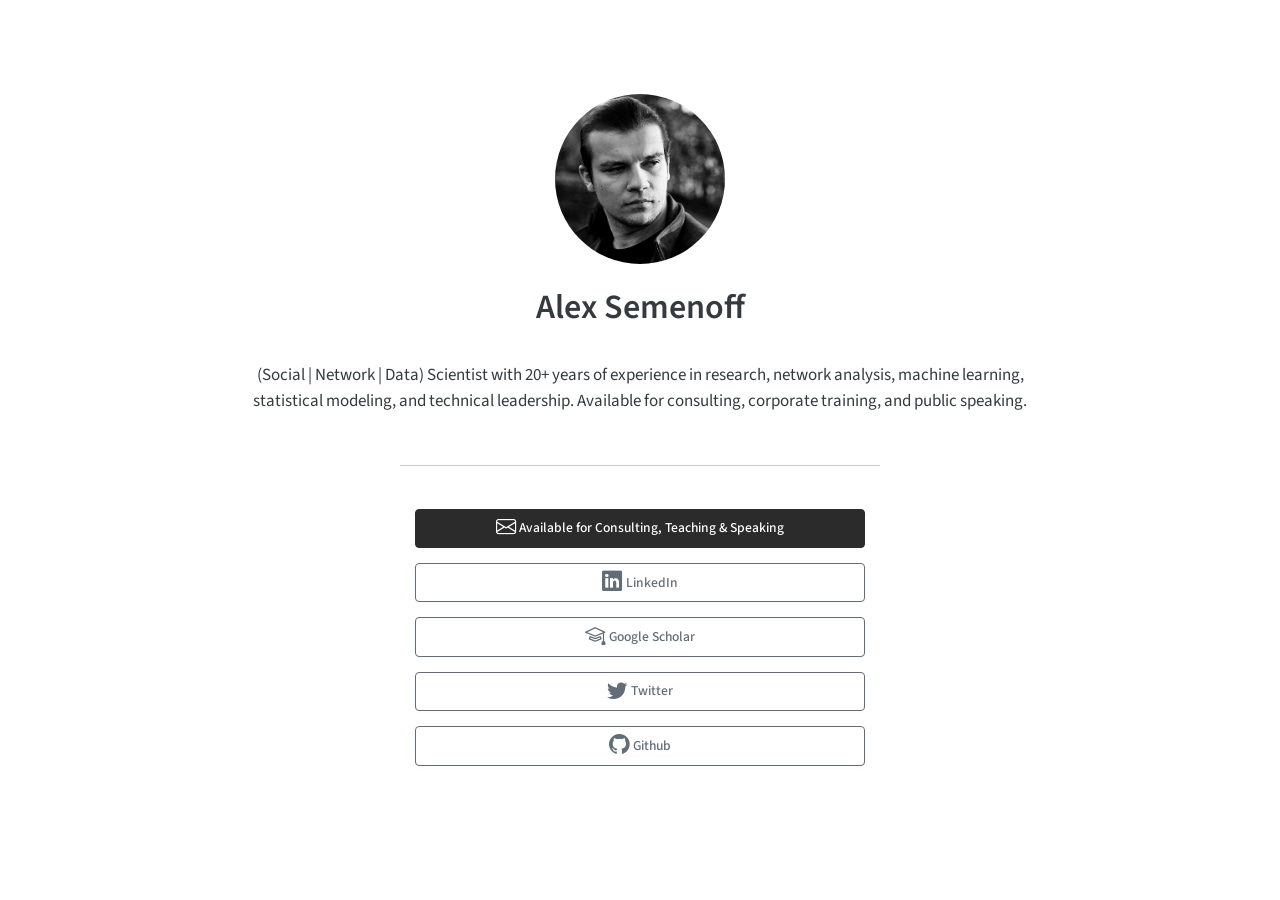
==== index.html @ 03d3bd86 "Built site for gh-pages" ====
<!DOCTYPE html>
<html xmlns="http://www.w3.org/1999/xhtml" lang="en" xml:lang="en"><head>

<meta charset="utf-8">
<meta name="generator" content="quarto-1.10.18">

<meta name="viewport" content="width=device-width, initial-scale=1.0, user-scalable=yes">


<title>Alex Semenoff</title>
<style>
/* Default styles provided by pandoc.
** See https://pandoc.org/MANUAL.html#variables-for-html for config info.
*/
span.smallcaps{font-variant: small-caps;}
div.columns{display: flex; gap: 1.5em;}
div.column{flex: auto;}
@media screen {
div.columns{gap: min(4vw, 1.5em);}
div.column{overflow-x: auto;}
}
div.hanging-indent{margin-left: 1.5em; text-indent: -1.5em;}
ul.task-list{list-style: none;}
ul.task-list li input[type="checkbox"] {
  width: 0.8em;
  margin: 0 0.8em 0.2em -1em; /* quarto-specific, see https://github.com/quarto-dev/quarto-cli/issues/4556 */ 
  vertical-align: middle;
}
</style>


<script src="site_libs/quarto-nav/quarto-nav.js"></script>
<script src="site_libs/clipboard/clipboard.min.js"></script>
<script src="site_libs/quarto-search/autocomplete.umd.js"></script>
<script src="site_libs/quarto-search/fuse.min.js"></script>
<script src="site_libs/quarto-search/quarto-search.js"></script>
<meta name="quarto:offset" content="./">
<script src="site_libs/quarto-html/quarto.js" type="module"></script>
<script src="site_libs/quarto-html/tabsets/tabsets.js" type="module"></script>
<script src="site_libs/quarto-html/popper.min.js"></script>
<script src="site_libs/bootstrap/bootstrap.min.js"></script>
<link href="site_libs/bootstrap/bootstrap-icons.css" rel="stylesheet">
<link href="site_libs/bootstrap/bootstrap-7ecaede05a0676815200db1143c9e471.min.css" rel="stylesheet" append-hash="true" id="quarto-bootstrap" data-mode="light">
<script id="quarto-search-options" type="application/json">{
  "location": "sidebar",
  "copy-button": false,
  "collapse-after": 3,
  "panel-placement": "start",
  "type": "textbox",
  "limit": 50,
  "keyboard-shortcut": [
    "f",
    "/",
    "s"
  ],
  "show-item-context": false,
  "language": {
    "search-no-results-text": "No results",
    "search-matching-documents-text": "matching documents",
    "search-copy-link-title": "Copy link to search",
    "search-hide-matches-text": "Hide additional matches",
    "search-more-match-text": "more match in this document",
    "search-more-matches-text": "more matches in this document",
    "search-clear-button-title": "Clear",
    "search-text-placeholder": "",
    "search-detached-cancel-button-title": "Cancel",
    "search-submit-button-title": "Submit",
    "search-label": "Search"
  }
}</script>


<link rel="stylesheet" href="styles.css">
</head>

<body class="fullcontent quarto-light">

<div id="quarto-search-results"></div>
<!-- content -->
<div id="quarto-content" class="quarto-container page-columns page-rows-contents page-layout-article">
<!-- sidebar -->
<!-- margin-sidebar -->
    
<!-- main -->
<div class="quarto-about-jolla">
  <img src="profile.jpg" class="about-image
  round " style="height: 10em; width: 10em;">
 <header id="title-block-header" class="quarto-title-block default">
<div class="quarto-title">
<h1 class="title">Alex Semenoff</h1>
</div>
<div class="quarto-title-meta">
  </div>
</header><main class="content" id="quarto-document-content">
<p>(Social | Network | Data) Scientist with 20+ years of experience in research, network analysis, machine learning, statistical modeling, and technical leadership. Available for consulting, corporate training, and public speaking.</p>


</main> 
  <hr class="about-sep">
   <div class="about-links">
  <a href="mailto:semenoffalex@gmail.com" class="about-link" rel="" target="">
    <i class="bi bi-envelope"></i>
     <span class="about-link-text">Available for Consulting, Teaching &amp; Speaking</span>
  </a>
  <a href="/www.linkedin.com/in/semenoffalex" class="about-link" rel="" target="">
    <i class="bi bi-linkedin"></i>
     <span class="about-link-text">LinkedIn</span>
  </a>
  <a href="https://scholar.google.com/citations?user=e4QcGAQAAAAJ&amp;hl=en" class="about-link" rel="" target="">
    <i class="bi bi-mortarboard"></i>
     <span class="about-link-text">Google Scholar</span>
  </a>
  <a href="http://twitter.com/semenoffalex" class="about-link" rel="" target="">
    <i class="bi bi-twitter"></i>
     <span class="about-link-text">Twitter</span>
  </a>
  <a href="http://github.com/semenoffalex" class="about-link" rel="" target="">
    <i class="bi bi-github"></i>
     <span class="about-link-text">Github</span>
  </a>
</div>
</div>
 <!-- /main -->
</div> <!-- /content -->




</body></html>
---- styles.css ----
@charset "UTF-8";
/* styles.scss — The "LinkTree Effect" for Quarto jolla template */
/* Center the container and format as a column */
.about-links {
  display: flex !important;
  flex-direction: column;
  gap: 12px;
  align-items: center;
  width: 100%;
  max-width: 450px;
  margin: 1.5rem auto 0 auto;
  /* Style individual links as block buttons */
}
.about-links .about-link {
  display: flex;
  justify-content: center;
  align-items: center;
  width: 100%;
  padding: 14px 20px;
  border: 1px solid #dee2e6;
  border-radius: 8px;
  background-color: #ffffff;
  color: #2b2b2b;
  font-weight: 500;
  text-decoration: none;
  transition: all 0.2s ease-in-out;
  box-shadow: 0 2px 4px rgba(0, 0, 0, 0.02);
  /* Hover effect for conversions */
  /* Icon spacing */
}
.about-links .about-link:hover {
  background-color: #f8f9fa;
  transform: translateY(-2px);
  box-shadow: 0 4px 8px rgba(0, 0, 0, 0.08);
  color: #000000;
}
.about-links .about-link i, .about-links .about-link svg {
  margin-right: 12px;
  font-size: 1.2rem;
}

/* Highlight the primary CTA (first button) */
.about-links .about-link:first-child {
  background-color: #2b2b2b;
  color: #ffffff;
  border-color: #2b2b2b;
}
.about-links .about-link:first-child:hover {
  background-color: #000000;
}

/*# sourceMappingURL=styles.css.map */
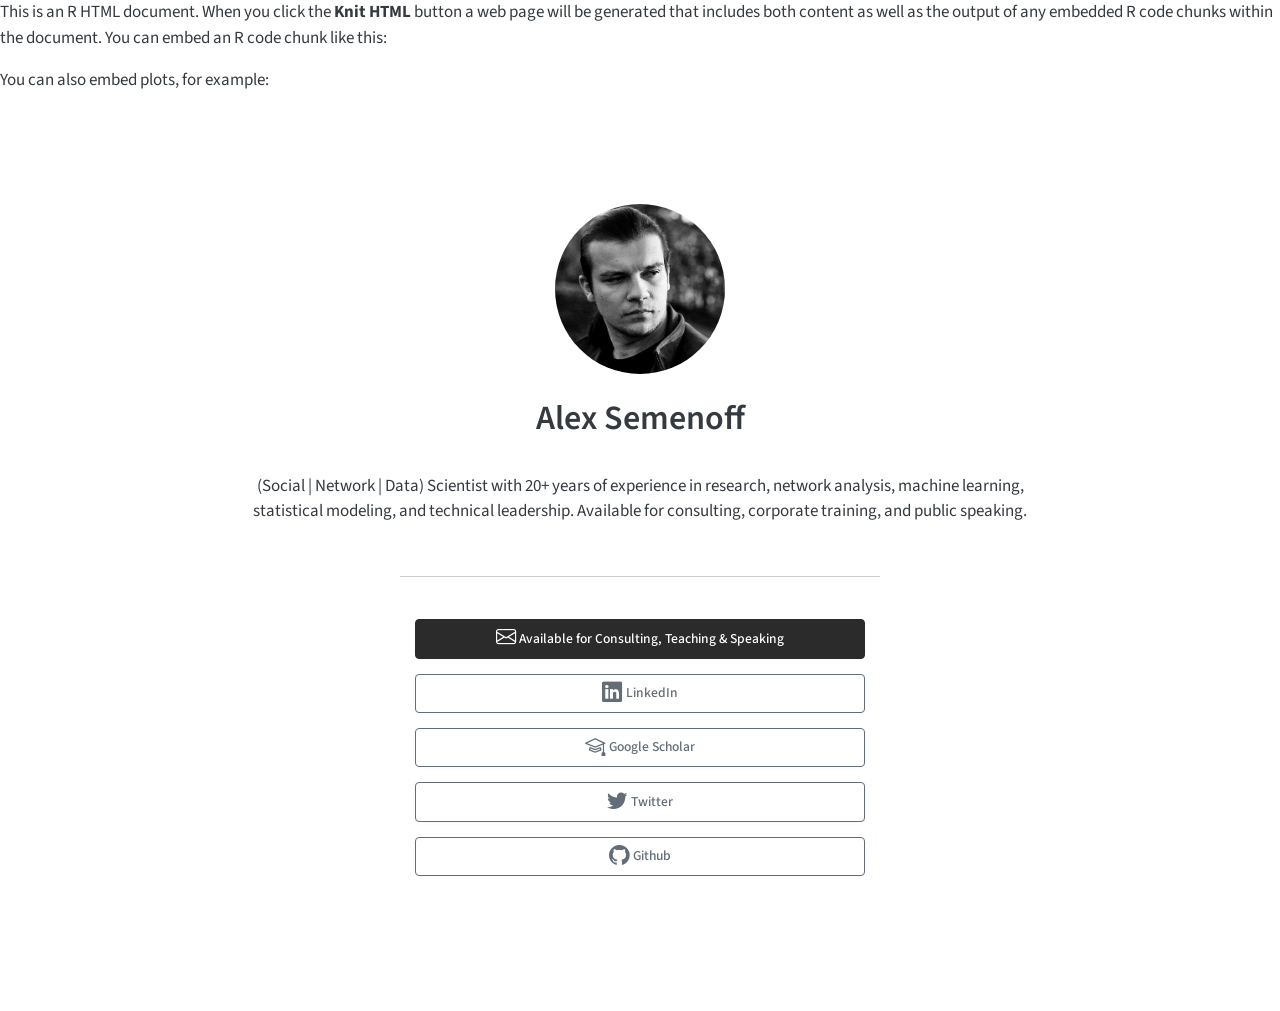
==== commit 9e59176e: "Built site for gh-pages" ====
--- a/index.html
+++ b/index.html
@@ -70,10 +70,32 @@
 }</script>
 
 
-<link rel="stylesheet" href="styles.css">
+
+<title>Title</title>
 </head>
 
 <body class="fullcontent quarto-light">
+
+<p>This is an R HTML document. When you click the <b>Knit HTML</b> button a web page will be generated that includes both content as well as the output of any embedded R code chunks within the document. You can embed an R code chunk like this:</p>
+
+<!--begin.rcode
+summary(cars)
+end.rcode-->
+
+<p>You can also embed plots, for example:</p>
+
+<!--begin.rcode fig.width=7, fig.height=6
+plot(cars)
+end.rcode-->
+
+
+
+
+
+<link rel="stylesheet" href="styles.css">
+
+
+
 
 <div id="quarto-search-results"></div>
 <!-- content -->
@@ -102,7 +124,7 @@
     <i class="bi bi-envelope"></i>
      <span class="about-link-text">Available for Consulting, Teaching &amp; Speaking</span>
   </a>
-  <a href="/www.linkedin.com/in/semenoffalex" class="about-link" rel="" target="">
+  <a href="https://www.linkedin.com/in/semenoffalex" class="about-link" rel="" target="">
     <i class="bi bi-linkedin"></i>
      <span class="about-link-text">LinkedIn</span>
   </a>
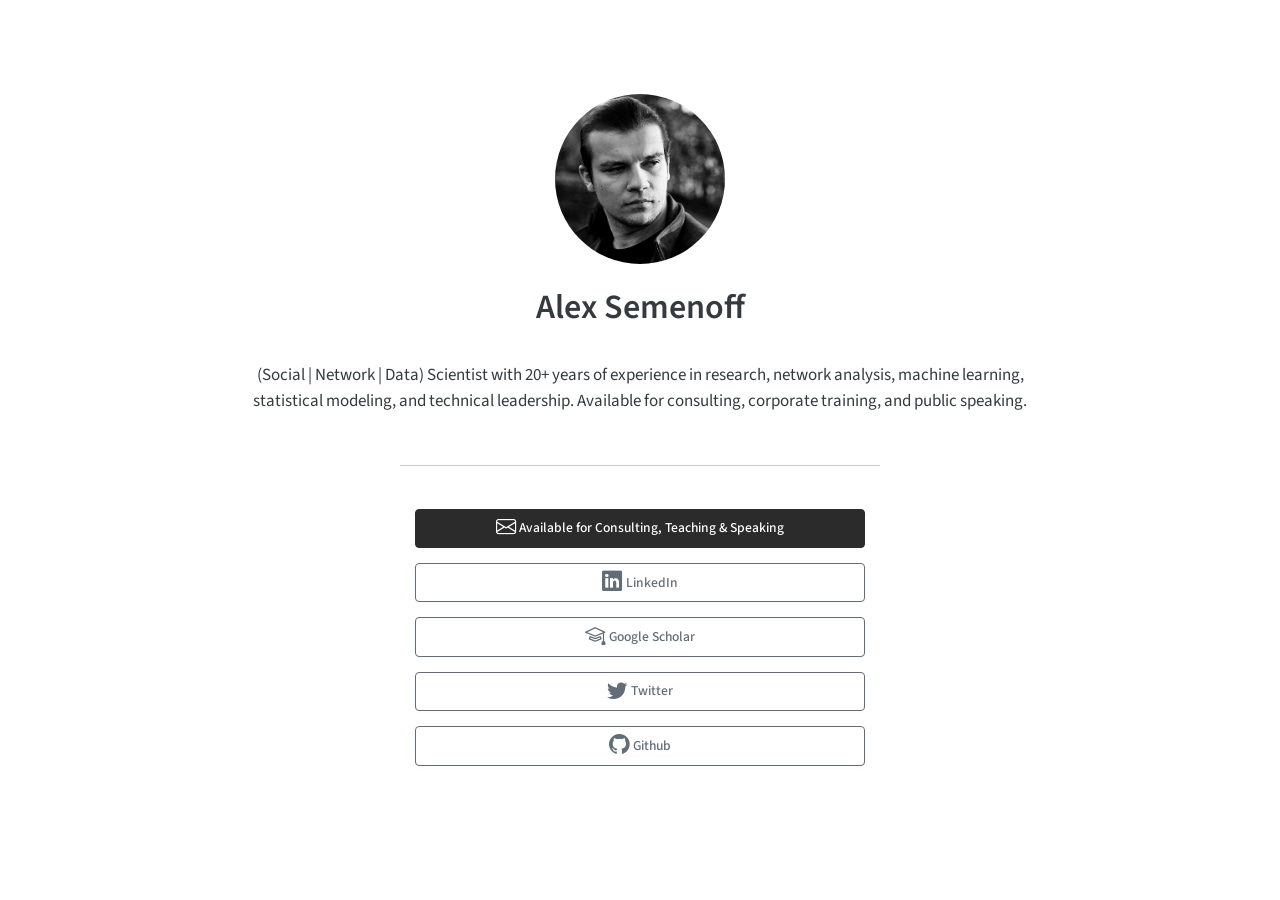
==== commit ec7cc770: "Built site for gh-pages" ====
--- a/index.html
+++ b/index.html
@@ -68,34 +68,21 @@
     "search-label": "Search"
   }
 }</script>
+<script async="" src="https://www.googletagmanager.com/gtag/js?id=G-B88FFFG4ZP"></script>
+
+<script type="text/javascript">
+
+window.dataLayer = window.dataLayer || [];
+function gtag(){dataLayer.push(arguments);}
+gtag('js', new Date());
+gtag('config', 'G-B88FFFG4ZP', { 'anonymize_ip': true});
+</script>
 
 
-
-<title>Title</title>
+<link rel="stylesheet" href="styles.css">
 </head>
 
 <body class="fullcontent quarto-light">
-
-<p>This is an R HTML document. When you click the <b>Knit HTML</b> button a web page will be generated that includes both content as well as the output of any embedded R code chunks within the document. You can embed an R code chunk like this:</p>
-
-<!--begin.rcode
-summary(cars)
-end.rcode-->
-
-<p>You can also embed plots, for example:</p>
-
-<!--begin.rcode fig.width=7, fig.height=6
-plot(cars)
-end.rcode-->
-
-
-
-
-
-<link rel="stylesheet" href="styles.css">
-
-
-
 
 <div id="quarto-search-results"></div>
 <!-- content -->
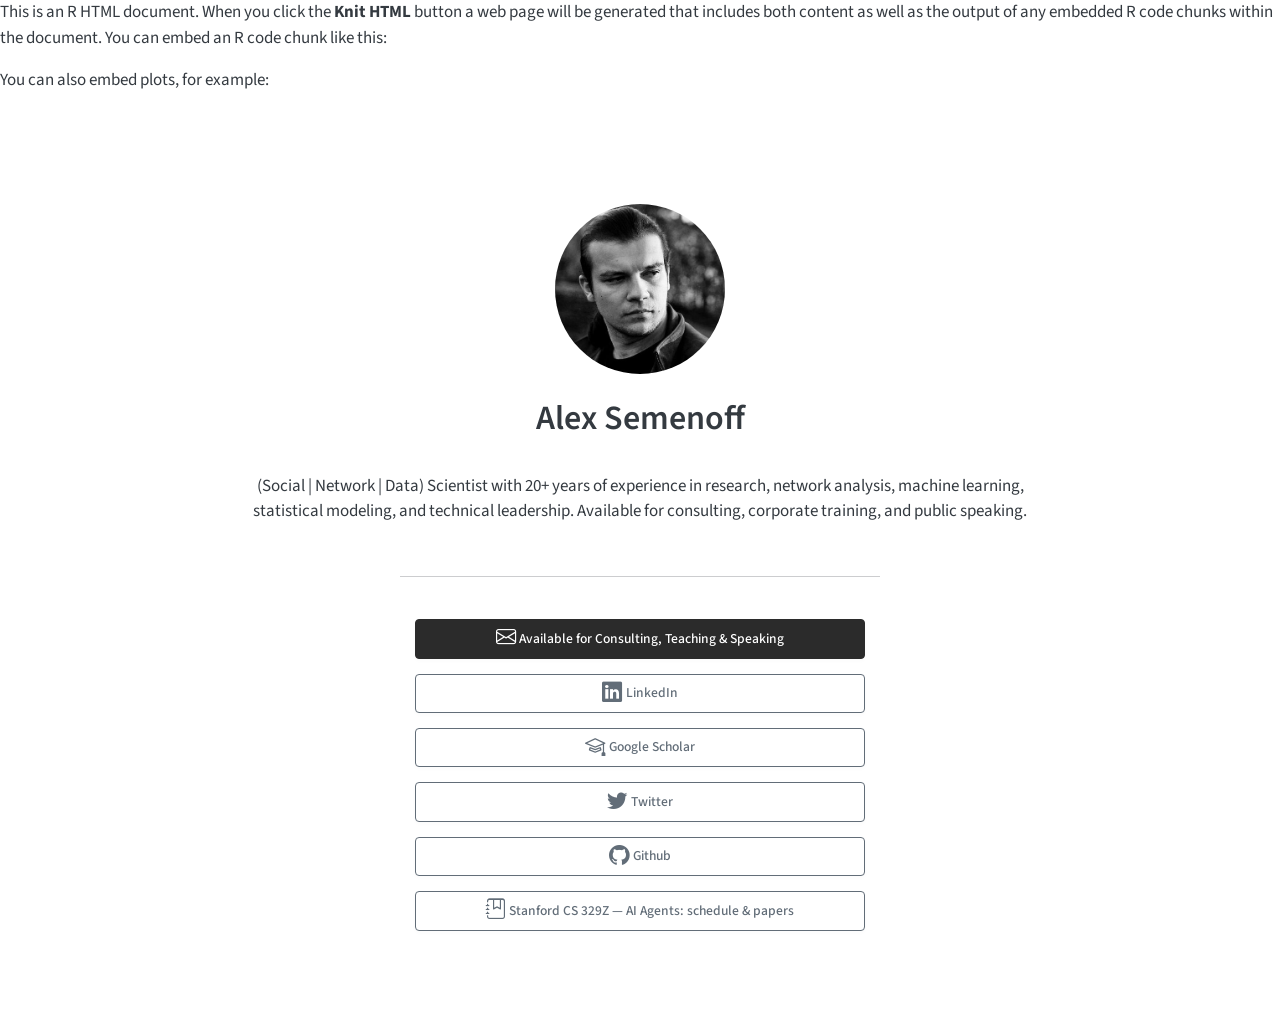
==== commit b5a87795: "Built site for gh-pages" ====
--- a/index.html
+++ b/index.html
@@ -2,7 +2,7 @@
 <html xmlns="http://www.w3.org/1999/xhtml" lang="en" xml:lang="en"><head>
 
 <meta charset="utf-8">
-<meta name="generator" content="quarto-1.10.18">
+<meta name="generator" content="quarto-1.11.9">
 
 <meta name="viewport" content="width=device-width, initial-scale=1.0, user-scalable=yes">
 
@@ -37,10 +37,11 @@
 <meta name="quarto:offset" content="./">
 <script src="site_libs/quarto-html/quarto.js" type="module"></script>
 <script src="site_libs/quarto-html/tabsets/tabsets.js" type="module"></script>
+<script src="site_libs/quarto-html/scrollable-regions/scrollable-regions.js" type="module"></script>
 <script src="site_libs/quarto-html/popper.min.js"></script>
 <script src="site_libs/bootstrap/bootstrap.min.js"></script>
 <link href="site_libs/bootstrap/bootstrap-icons.css" rel="stylesheet">
-<link href="site_libs/bootstrap/bootstrap-7ecaede05a0676815200db1143c9e471.min.css" rel="stylesheet" append-hash="true" id="quarto-bootstrap" data-mode="light">
+<link href="site_libs/bootstrap/bootstrap-1eb9e90358312c0ecf4f77d43c6e186a.min.css" rel="stylesheet" append-hash="true" id="quarto-bootstrap" data-mode="light">
 <script id="quarto-search-options" type="application/json">{
   "location": "sidebar",
   "copy-button": false,
@@ -68,21 +69,34 @@
     "search-label": "Search"
   }
 }</script>
-<script async="" src="https://www.googletagmanager.com/gtag/js?id=G-B88FFFG4ZP"></script>
 
-<script type="text/javascript">
 
-window.dataLayer = window.dataLayer || [];
-function gtag(){dataLayer.push(arguments);}
-gtag('js', new Date());
-gtag('config', 'G-B88FFFG4ZP', { 'anonymize_ip': true});
-</script>
+
+<title>Title</title>
+</head>
+
+<body class="fullcontent quarto-light"><a id="quarto-skip-link" class="visually-hidden-focusable" href="#quarto-document-content">Skip to main content</a>
+
+<p>This is an R HTML document. When you click the <b>Knit HTML</b> button a web page will be generated that includes both content as well as the output of any embedded R code chunks within the document. You can embed an R code chunk like this:</p>
+
+<!--begin.rcode
+summary(cars)
+end.rcode-->
+
+<p>You can also embed plots, for example:</p>
+
+<!--begin.rcode fig.width=7, fig.height=6
+plot(cars)
+end.rcode-->
+
+
+
 
 
 <link rel="stylesheet" href="styles.css">
-</head>
 
-<body class="fullcontent quarto-light">
+
+
 
 <div id="quarto-search-results"></div>
 <!-- content -->
@@ -100,7 +114,7 @@
 </div>
 <div class="quarto-title-meta">
   </div>
-</header><main class="content" id="quarto-document-content">
+</header><main class="content" id="quarto-document-content" tabindex="-1">
 <p>(Social | Network | Data) Scientist with 20+ years of experience in research, network analysis, machine learning, statistical modeling, and technical leadership. Available for consulting, corporate training, and public speaking.</p>
 
 
@@ -127,9 +141,16 @@
     <i class="bi bi-github"></i>
      <span class="about-link-text">Github</span>
   </a>
+  <a href="/stanford-cs329.html" class="about-link" rel="" target="">
+    <i class="bi bi-journal-bookmark"></i>
+     <span class="about-link-text">Stanford CS 329Z — AI Agents: schedule &amp; papers</span>
+  </a>
 </div>
 </div>
  <!-- /main -->
+<script type="application/javascript">
+  window.quartoScrollableRegionsLabels = {"code":"Scrollable code","output":"Scrollable output"};
+  </script>
 </div> <!-- /content -->
 
 
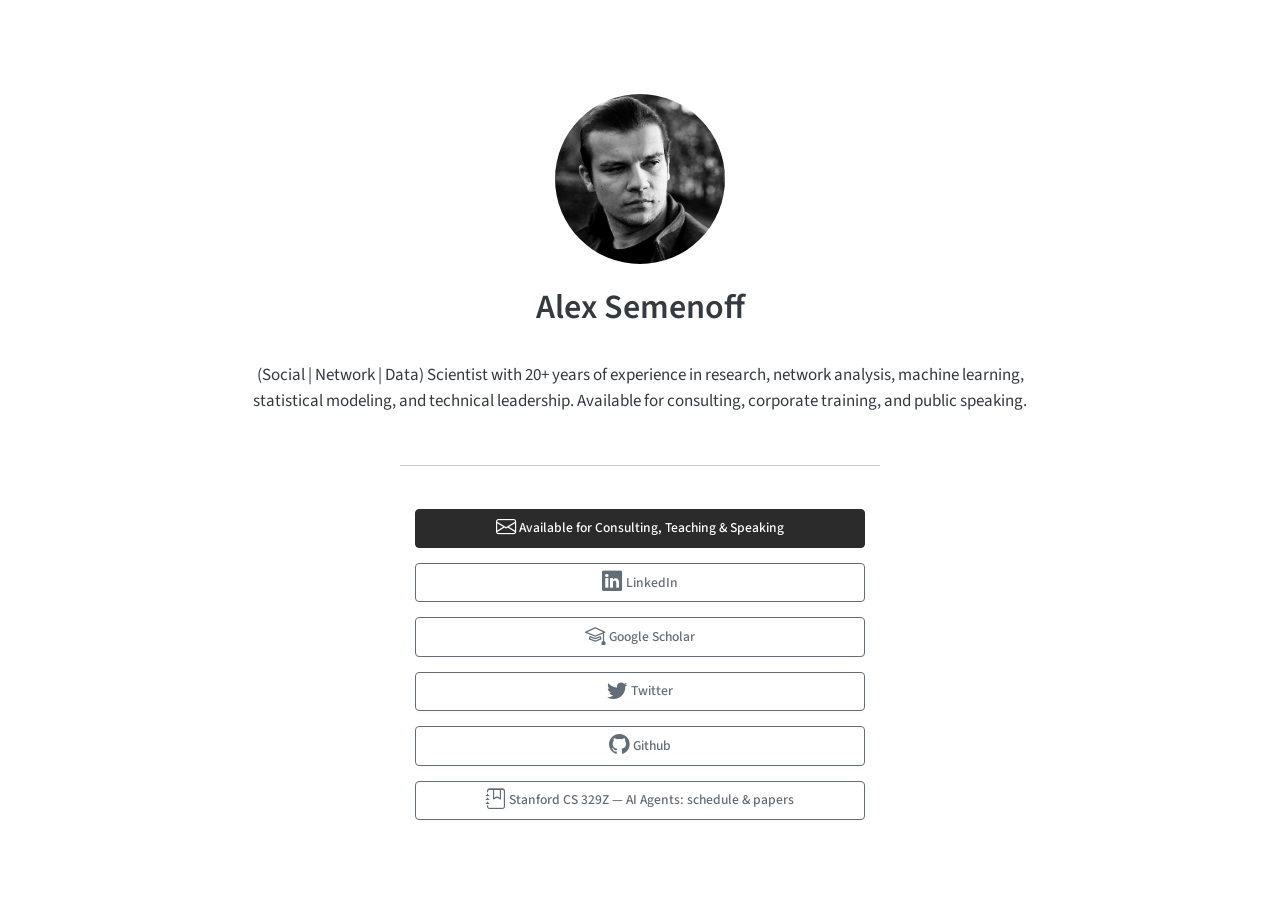
==== commit 3f5f7df7: "Built site for gh-pages" ====
--- a/index.html
+++ b/index.html
@@ -69,34 +69,16 @@
     "search-label": "Search"
   }
 }</script>
+<!-- Analytics snippet goes here (included via _quarto.yml -> format.html.include-in-header).
+     Previously this file held RStudio's default "R HTML" template document, which injected a
+     bogus document title element and visible boilerplate paragraphs into every page of the site.
+     Put the real tracker code (e.g. GA4 / Plausible) below. -->
 
 
-
-<title>Title</title>
+<link rel="stylesheet" href="styles.css">
 </head>
 
 <body class="fullcontent quarto-light"><a id="quarto-skip-link" class="visually-hidden-focusable" href="#quarto-document-content">Skip to main content</a>
-
-<p>This is an R HTML document. When you click the <b>Knit HTML</b> button a web page will be generated that includes both content as well as the output of any embedded R code chunks within the document. You can embed an R code chunk like this:</p>
-
-<!--begin.rcode
-summary(cars)
-end.rcode-->
-
-<p>You can also embed plots, for example:</p>
-
-<!--begin.rcode fig.width=7, fig.height=6
-plot(cars)
-end.rcode-->
-
-
-
-
-
-<link rel="stylesheet" href="styles.css">
-
-
-
 
 <div id="quarto-search-results"></div>
 <!-- content -->
